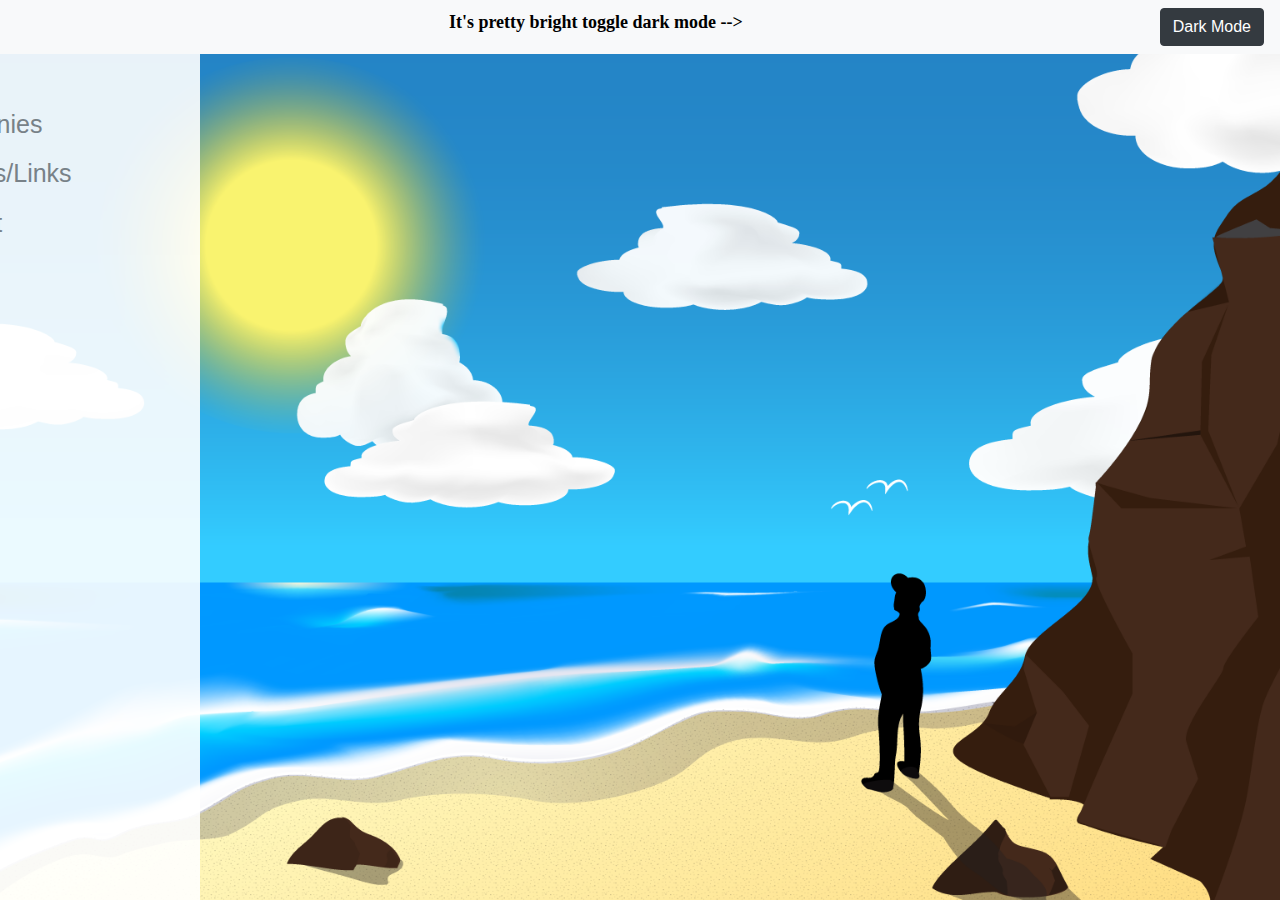
==== test.html @ f472af0a "testing stuff" ====
<!DOCTYPE html>
<html lang="en">
<head>
    <meta charset="UTF-8">
    <meta name="viewport" content="width=device-width, initial-scale=1.0">
    <link rel="stylesheet" href="https://stackpath.bootstrapcdn.com/bootstrap/4.4.1/css/bootstrap.min.css" integrity="sha384-Vkoo8x4CGsO3+Hhxv8T/Q5PaXtkKtu6ug5TOeNV6gBiFeWPGFN9MuhOf23Q9Ifjh" crossorigin="anonymous">
    <link rel="stylesheet" type="text/css" href="assets/css/styles.css">
    <title>Document</title>
</head>
<body>
    <nav class="lightmode navbar navbar-light bg-light justify-content-between ">
        <a class="navbar-brand"></a>
        <h1>It's pretty bright toggle dark mode --></h1>
          <button onclick="switchDark()" class="btn btn-dark" type="submit">Dark Mode</button>
      </nav>

      <nav class="darkmode navbar navbar-dark bg-dark justify-content-between ">
        <a class="navbar-brand"></a>
        <h1>It's pretty dark toggle light mode --></h1>
          <button onclick="switchLight()" class="btn btn-light" type="submit">Light Mode</button>
      </nav>

    <img class="imgbg darkmode" src="./assets/images/darkglow.png">
    <img class="imgbg element darkmode" src="./assets/images/dark.png">
    <img class="imgbg lightmode" src="./assets/images/light.png">
    
    <div class="sidenav">
        <a href="#about">About</a>
        <a href="#services">Companies</a>
        <a href="#clients">Projects/Links</a>
        <a href="#contact">Contact</a>
    </div>

    <div id="info">

    </div>
    <script src="https://code.jquery.com/jquery-3.4.1.js"></script>
    <script>
        function switchDark(){
            $(".darkmode").css({"display": "flex"})
            $(".lightmode").css({"display": "none"})
            $(".sidenav").css({"background-color" : "#111"})
        }
        function switchLight(){
            $(".darkmode").css({"display": "none"})
            $(".lightmode").css({"display": "flex"})
            $(".sidenav").css({"background-color" : "white"})
        }
    </script>
</body>
</html>
---- assets/css/styles.css ----
body {
    background-image: url('../images/doodles.png');
    background-color:#4aaaa5;
}

.color {
    background-color: #4aaaa5;
}

.wrapcenter{
    margin: auto;
    position: relative;
    left: 0;
    right: 0;
    background-color: white;
    border-style: solid;
    margin-top: 20px;
    width: 960px;
}

p  {
    color: #777777;
    line-height: 2;
    font-family: 'Arial', 'Helvetica Neue', Helvetica, sans-serif;

}

#imgur{
    margin: 0px 20px 10px 20px;
}

h1, h2, h3 {
    font-family: 'Georgia', Times, 'Times New Roman', serif;
    font-size: 18px;
    font-weight: bold;
}
p  {
    color: #777777;
    line-height: 2;
    font-family: 'Arial', 'Helvetica Neue', Helvetica, sans-serif;
}
.imgtext {
    background-color: #4aaaa5;
    text-align: center;
    
  }
.imgtextcolor{
    color: white;
    line-height: 2;
    font-family: 'Arial', 'Helvetica Neue', Helvetica, sans-serif;
}
.card-title{
    margin-top: 90px;
}
@media screen and (max-width: 768px) {
    .wrapcenter{
        margin: auto;
        position: relative;
        left: 0;
        right: 0;
        background-color: white;
        border-style: solid;
        margin-top: 20px;
        width: 500px;
    }
}

.imgbg{
    background-repeat: no-repeat;
    position: fixed;
 
    left: 0;
    top: 0;
    width: 100%;
    height: 100%;
    object-fit: cover;
    display: block;
    opacity: 1;
    transition: opacity 0.5s ease-in-out 0s;
    box-sizing: border-box;
}

.element {
    animation: pulse 4s infinite;
  }
  
  @keyframes pulse {
    0% {
      opacity: 100%;
    }
    50% {
        opacity: 0%;
    }
    100% {
        opacity: 100%;
    }
  }

.sidenav {
  height: 100%;
  width: 200px;
  z-index: 1;
  top: 0;
  left: 0;
  background-color: white;
  overflow-x: hidden;
  padding-top: 20px;
  position: fixed;
  opacity: 90%;

  padding-top: 50px;
}

.sidenav a {
  padding: 6px 8px 6px 16px;
  text-decoration: none;
  font-size: 25px;
  color: #818181;
  display: block;
}

.sidenav a:hover {
  color: #f1f1f1;
}
@media screen and (max-height: 450px) {
  .sidenav {padding-top: 15px;}
  .sidenav a {font-size: 18px;}
  
  }


  a {
    position: relative;
    left: -100px;
    -webkit-animation: slide 0.5s forwards;
    -webkit-animation-delay: 2s;
    animation: slide 0.5s forwards;
    animation-delay: 0s;
    opacity: 100%;
}

@-webkit-keyframes slide {
    100% { left: 0; }
}

@keyframes slide {
    100% { left: 0; }
}

button{
  position: relative;
}

.darkmode{
  display: none;
}

.lightmode{
  display: flex;
  color: black;
}
.navbar{
  z-index: 2;
}
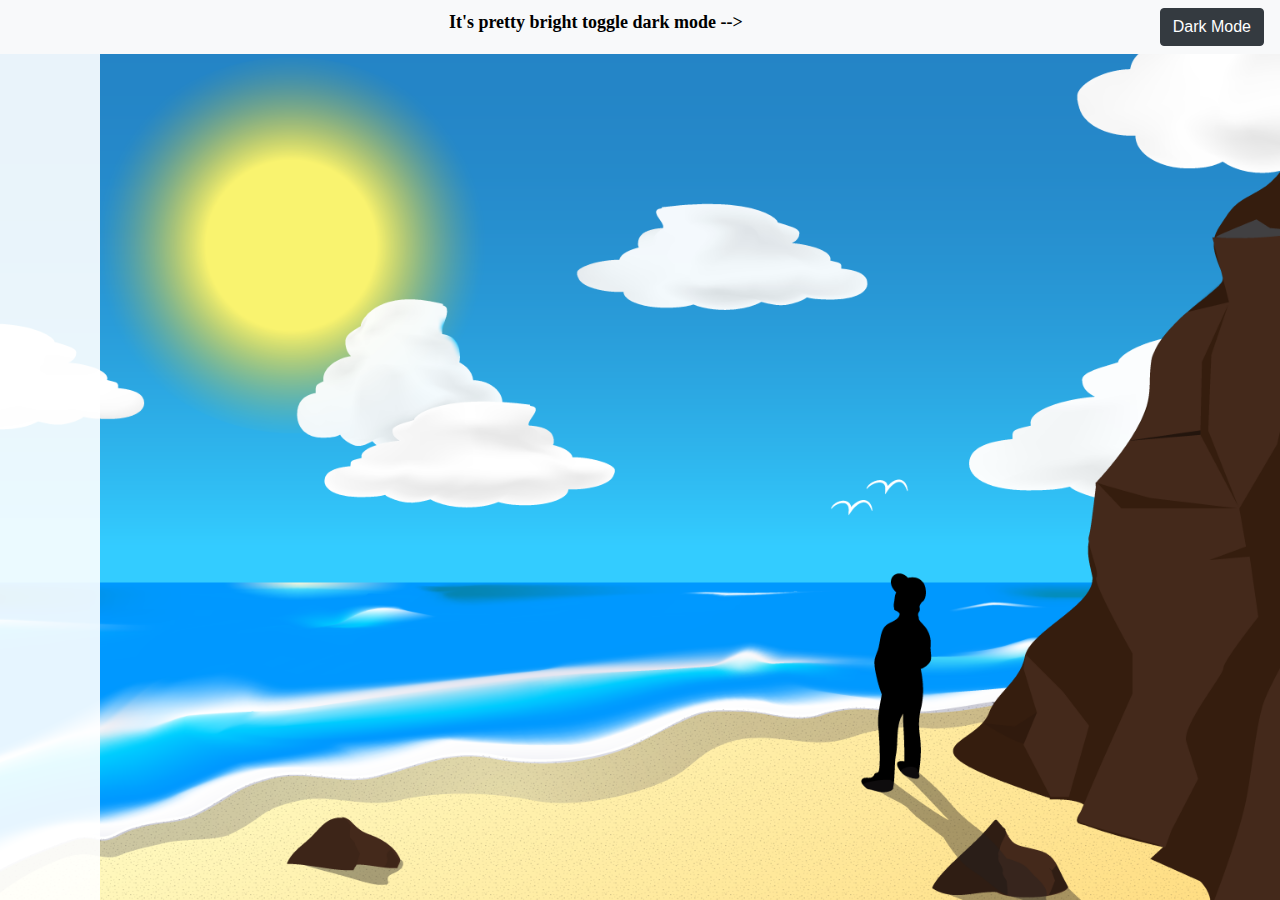
==== commit 2e2a8ef8: "Updated Test site" ====
--- a/test.html
+++ b/test.html
@@ -4,8 +4,9 @@
     <meta charset="UTF-8">
     <meta name="viewport" content="width=device-width, initial-scale=1.0">
     <link rel="stylesheet" href="https://stackpath.bootstrapcdn.com/bootstrap/4.4.1/css/bootstrap.min.css" integrity="sha384-Vkoo8x4CGsO3+Hhxv8T/Q5PaXtkKtu6ug5TOeNV6gBiFeWPGFN9MuhOf23Q9Ifjh" crossorigin="anonymous">
+    <link rel="stylesheet" href="https://cdnjs.cloudflare.com/ajax/libs/font-awesome/4.7.0/css/font-awesome.min.css">
     <link rel="stylesheet" type="text/css" href="assets/css/styles.css">
-    <title>Document</title>
+    <title>Chau</title>
 </head>
 <body>
     <nav class="lightmode navbar navbar-light bg-light justify-content-between ">
@@ -16,7 +17,7 @@
 
       <nav class="darkmode navbar navbar-dark bg-dark justify-content-between ">
         <a class="navbar-brand"></a>
-        <h1>It's pretty dark toggle light mode --></h1>
+        <h1>Night time is always better</h1>
           <button onclick="switchLight()" class="btn btn-light" type="submit">Light Mode</button>
       </nav>
 
@@ -26,8 +27,22 @@
     
     <div class="sidenav">
         <a href="#about">About</a>
-        <a href="#services">Companies</a>
-        <a href="#clients">Projects/Links</a>
+        <div class="subnav">
+            <button class="subnavbtn">Companies <i class="fa fa-caret-down"></i></button>
+            <div class="subnav-content">
+              <a href="#company">ADIGEE</a>
+              <a href="#company">Body By Framework</a>
+            </div>
+          </div>
+
+        <div class="subnav">
+            <button class="subnavbtn">Projects/Links <i class="fa fa-caret-down"></i></button>
+            <div class="subnav-content">
+              <a href="#company">Github</a>
+              <a href="#company">LinkedIn</a>
+            </div>
+          </div>
+
         <a href="#contact">Contact</a>
     </div>
 
@@ -36,16 +51,33 @@
     </div>
     <script src="https://code.jquery.com/jquery-3.4.1.js"></script>
     <script>
+        $(document).ready(function() {
+            $('.subnavbtn').on('click', function() {
+                let state = $(this.parentNode).children('.subnav-content').css('display');
+                console.log(state)
+                if (state == 'none'){
+                    $(this.parentNode).children('.subnav-content').css({"display": "block"});
+                }
+                else{
+                    $(this.parentNode).children('.subnav-content').css({"display": "none"});
+                }
+            });
+        });
         function switchDark(){
-            $(".darkmode").css({"display": "flex"})
+            $(".darkmode").css({"display": "flex", "color":"white"})
             $(".lightmode").css({"display": "none"})
             $(".sidenav").css({"background-color" : "#111"})
+            $(".sidenav a").css({"color":"white"})
+            $(".subnavbtn").css({"color":"white"})
         }
         function switchLight(){
             $(".darkmode").css({"display": "none"})
             $(".lightmode").css({"display": "flex"})
             $(".sidenav").css({"background-color" : "white"})
+            $(".sidenav a").css({"color":"black"})
+            $(".subnavbtn").css({"color":"black"})
         }
+
     </script>
 </body>
 </html>--- a/assets/css/styles.css
+++ b/assets/css/styles.css
@@ -101,7 +101,7 @@
   width: 200px;
   z-index: 1;
   top: 0;
-  left: 0;
+  left: -100px;
   background-color: white;
   overflow-x: hidden;
   padding-top: 20px;
@@ -109,19 +109,26 @@
   opacity: 90%;
 
   padding-top: 50px;
+
+  -webkit-animation: slide 1s forwards;
+  -webkit-animation-delay: 2s;
+  animation: slide 1s forwards;
+  animation-delay: 0s;
+  
 }
 
 .sidenav a {
   padding: 6px 8px 6px 16px;
   text-decoration: none;
   font-size: 25px;
-  color: #818181;
+  color: black;
   display: block;
 }
 
 .sidenav a:hover {
   color: #f1f1f1;
 }
+
 @media screen and (max-height: 450px) {
   .sidenav {padding-top: 15px;}
   .sidenav a {font-size: 18px;}
@@ -132,9 +139,9 @@
   a {
     position: relative;
     left: -100px;
-    -webkit-animation: slide 0.5s forwards;
+    -webkit-animation: slide 1s forwards;
     -webkit-animation-delay: 2s;
-    animation: slide 0.5s forwards;
+    animation: slide 1s forwards;
     animation-delay: 0s;
     opacity: 100%;
 }
@@ -149,6 +156,7 @@
 
 button{
   position: relative;
+  font-size: 24px;
 }
 
 .darkmode{
@@ -165,3 +173,49 @@
 
 
 
+
+/* The subnavigation menu */
+.subnav {
+  overflow: hidden;
+  
+}
+
+/* Subnav button */
+.subnav .subnavbtn {
+  border: none;
+  outline: none;
+  padding: 14px 16px;
+  background-color: inherit;
+  font-family: inherit;
+  margin: 0;
+
+  left: -100px;
+
+  -webkit-animation: slide 1s forwards;
+  -webkit-animation-delay: 2s;
+  animation: slide 1s forwards;
+  animation-delay: 0s;
+}
+.subnav-content {
+  display: none;
+  left: 0;
+  width: 100%;
+  z-index: 1;
+}
+
+/* Style the subnav links */
+.subnav-content a {
+  text-decoration: none;
+  font-size: 16px;
+  margin-left: 10px;
+}
+
+/* Add a grey background color on hover */
+.subnav-content a:hover {
+  color: gray;
+}
+
+/* When you move the mouse over the subnav container, open the subnav content */
+/* .subnav:hover .subnav-content {
+  display: block;
+} */